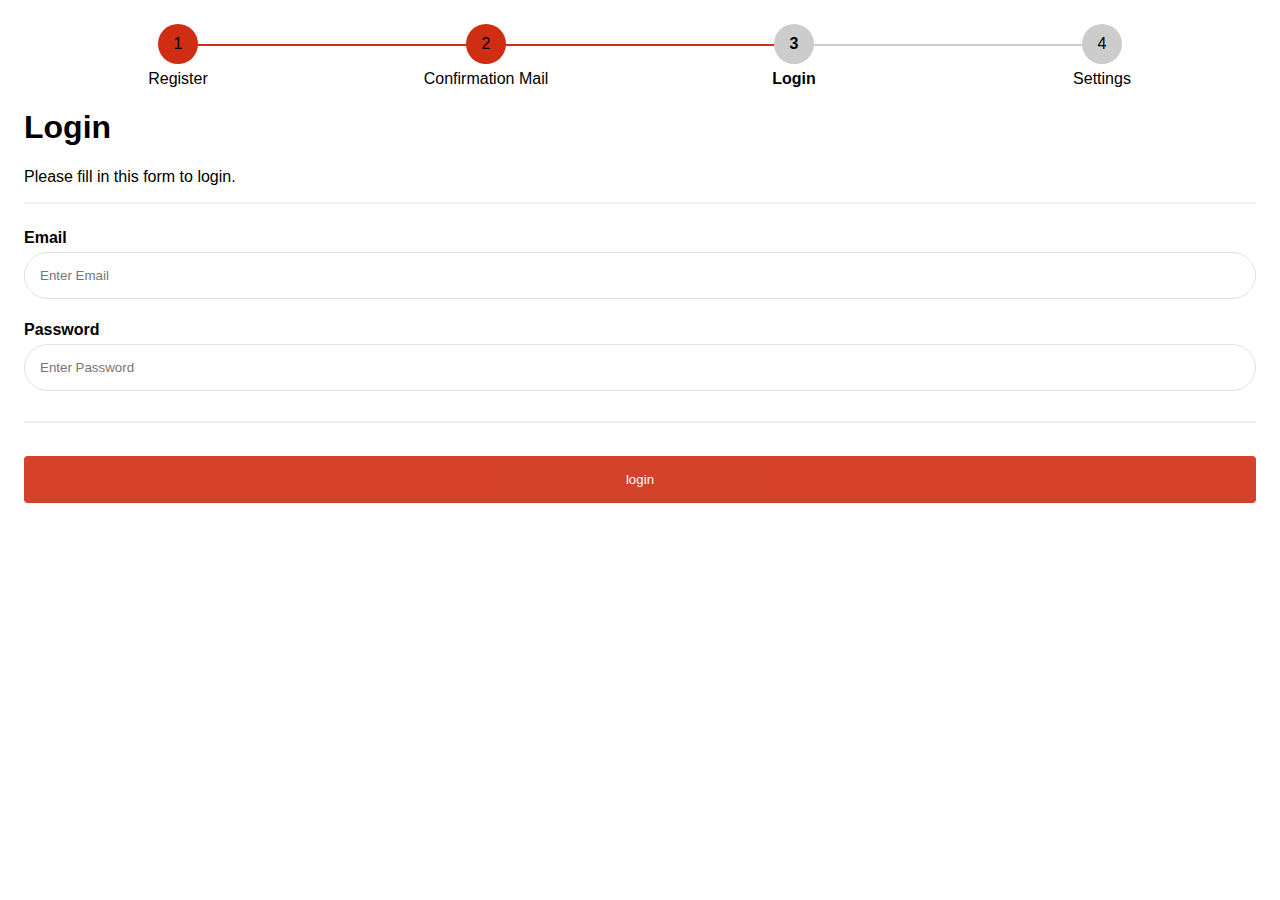
==== src/login.html @ c79d004f "Added login and mail confirmation page" ====
<!DOCTYPE html>
<html>
<head>
    <meta name="viewport" content="width=device-width, initial-scale=1">
    <link rel="stylesheet" href="resource/stylesheet.css">
</head>
<body>
<div class="loginForm">
    <form action="mailIndex.html">
        <div class="container">
            <div class="progressbarDiv">
                <div class="stepper-wrapper">
                    <div class="stepper-item completed">
                        <div class="step-counter">1</div>
                        <div class="step-name">Register</div>
                    </div>
                    <div class="stepper-item completed">
                        <div class="step-counter">2</div>
                        <div class="step-name">Confirmation Mail</div>
                    </div>
                    <div class="stepper-item active">
                        <div class="step-counter">3</div>
                        <div class="step-name">Login</div>
                    </div>
                    <div class="stepper-item">
                        <div class="step-counter">4</div>
                        <div class="step-name">Settings</div>
                    </div>
                </div>
            </div>
            <h1>Login</h1>
            <p>Please fill in this form to login.</p>
            <hr>

            <label for="email"><b>Email</b></label>
            <input type="text" placeholder="Enter Email" name="email" id="email" required>

            <label for="psw"><b>Password</b></label>
            <input type="password" placeholder="Enter Password" name="psw" id="psw" required>
            <hr>

            <button type="submit" class="confirmbtn">login</button>
        </div>
    </form>
</div>
</body>
</html>
---- src/resource/stylesheet.css ----
body {
    font-family: Arial, Helvetica, sans-serif;
}

* {
    box-sizing: border-box;
}

.registerForm {
    width: 100%;
}

.container {
    padding: 16px;
    background-color: white;
}

.stepper-wrapper {
    margin-top: auto;
    display: flex;
    justify-content: space-between;
    margin-bottom: 20px;
}

.stepper-item {
    position: relative;
    display: flex;
    flex-direction: column;
    align-items: center;
    flex: 1;
}

.stepper-item::before {
    position: absolute;
    content: "";
    border-bottom: 2px solid #ccc;
    width: 100%;
    top: 20px;
    left: -50%;
    z-index: 2;
}

.stepper-item::after {
    position: absolute;
    content: "";
    border-bottom: 2px solid #ccc;
    width: 100%;
    top: 20px;
    left: 50%;
    z-index: 2;
}

.stepper-item .step-counter {
    position: relative;
    z-index: 5;
    display: flex;
    justify-content: center;
    align-items: center;
    width: 40px;
    height: 40px;
    border-radius: 50%;
    background: #ccc;
    margin-bottom: 6px;
}

.stepper-item.active {
    font-weight: bold;
}

.stepper-item.completed .step-counter {
    background-color: #d02e12;
}

.stepper-item.completed::after {
    position: absolute;
    content: "";
    border-bottom: 2px solid #d02e12;
    width: 100%;
    top: 20px;
    left: 50%;
    z-index: 3;
}

.stepper-item:first-child::before {
    content: none;
}

.stepper-item:last-child::after {
    content: none;
}

input[type=text], input[type=password] {
    border: 1px solid #dfe1e5;
    border-radius: 25px;
    width: 100%;
    padding: 15px;
    margin: 5px 0 22px 0;
    display: inline-block;
    background: #ffffff;
}

input[type=text]:focus, input[type=password]:focus, input[type=text]:hover, input[type=password]:hover {
    box-shadow: 0 1px 6px 0 rgba(32,33,36,0.28);
    outline: none;
}

hr {
    border: 1px solid #f1f1f1;
    margin-bottom: 25px;
}

.confirmbtn {
    border-radius: 4px;
    background-color: #d02e12;
    color: white;
    padding: 16px 20px;
    margin: 8px 0;
    border: none;
    cursor: pointer;
    width: 100%;
    opacity: 0.9;
}

.confirmbtn:hover {
    opacity: 1;
    box-shadow: 0 1px 6px 0 rgba(32,33,36,0.28);
}

a {
    color: dodgerblue;
}

.signin {
    background-color: #f1f1f1;
    text-align: center;
}
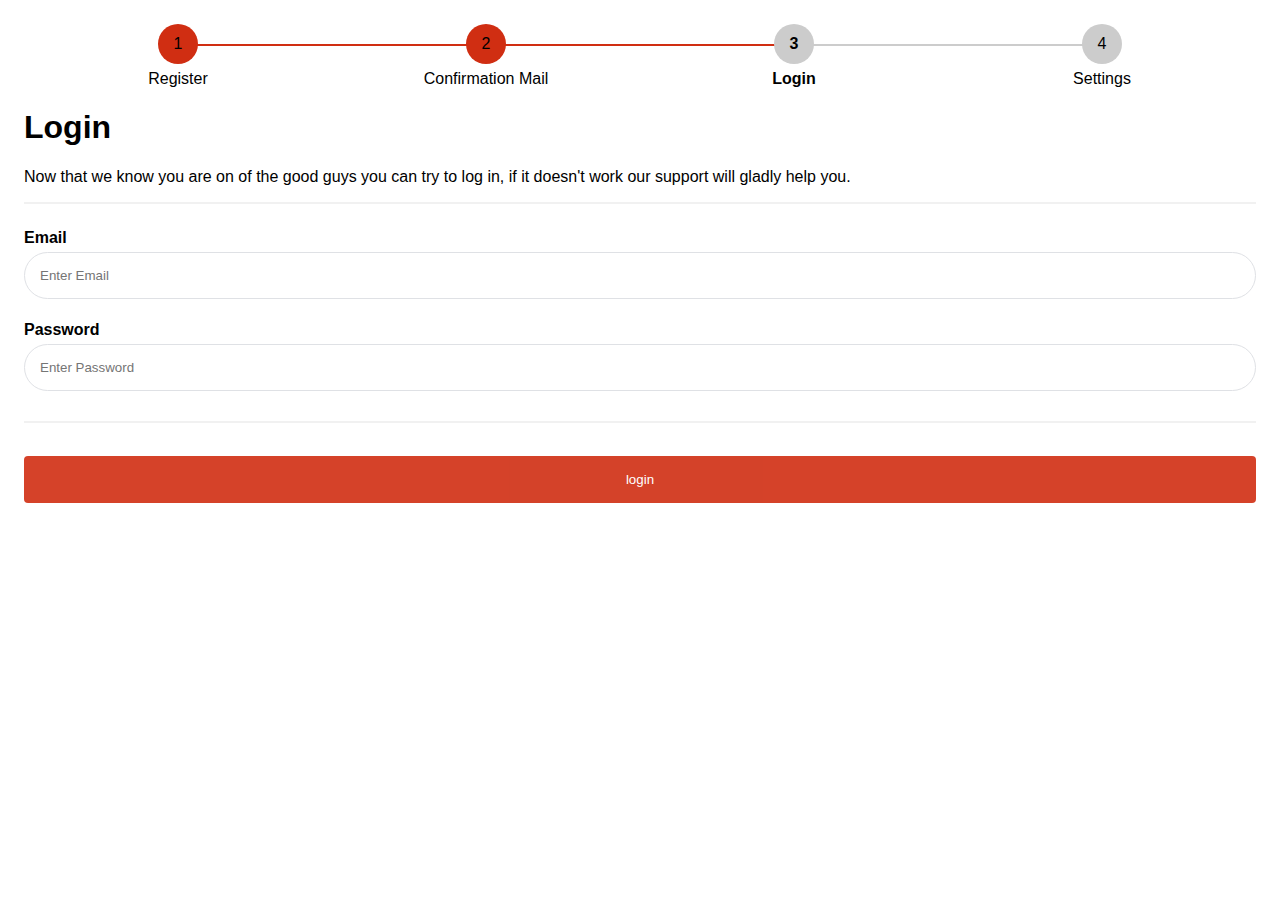
==== commit 7aa081dd: "Made text more playlike" ====
--- a/src/login.html
+++ b/src/login.html
@@ -29,7 +29,7 @@
                 </div>
             </div>
             <h1>Login</h1>
-            <p>Please fill in this form to login.</p>
+            <p>Now that we know you are on of the good guys you can try to log in, if it doesn't work our support will gladly help you.</p>
             <hr>
 
             <label for="email"><b>Email</b></label>
